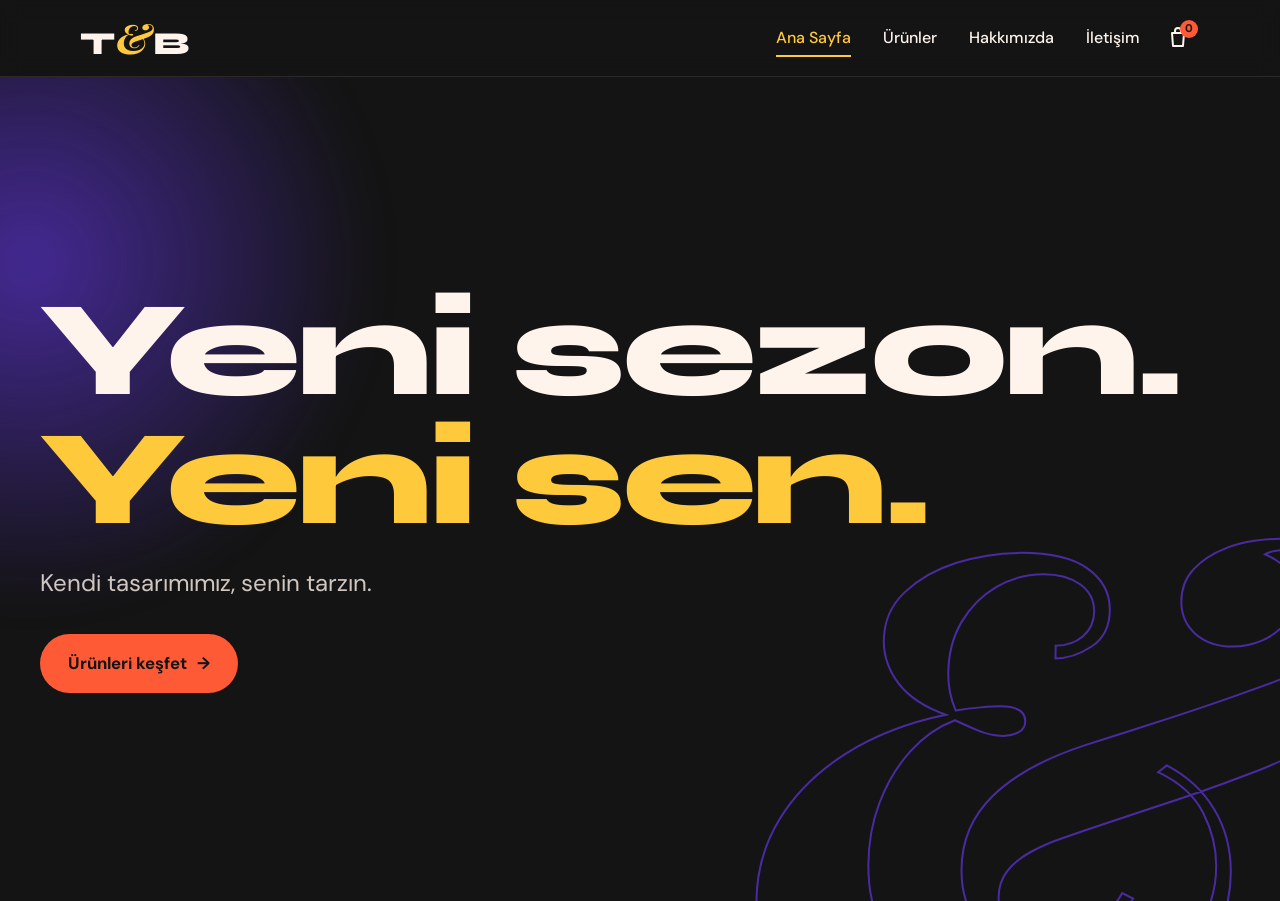
==== index.html @ 383e0055 "Ana sayfaya açılış animasyonu, menü ve hero eklendi Co-Authored-By: Claude Opus 5.5 <noreply@anthrop" ====
<!DOCTYPE html>
<html lang="tr">
<head>
  <meta charset="UTF-8">
  <meta name="viewport" content="width=device-width, initial-scale=1.0">
  <title>T&amp;B | Yeni sezon</title>
  <meta name="description" content="T&B: Kendi tasarımımız, senin tarzın. Şık ve günlük kadın ve erkek giyim.">

  <!-- Google Fonts: preconnect, fontların daha hızlı inmesi için bağlantıyı önceden açar -->
  <link rel="preconnect" href="https://fonts.googleapis.com">
  <link rel="preconnect" href="https://fonts.gstatic.com" crossorigin>
  <link href="https://fonts.googleapis.com/css2?family=DM+Sans:wght@400;500;700&family=Playfair+Display:ital,wght@1,700&family=Syne:wght@700;800&display=swap" rel="stylesheet">

  <!-- Ortak stiller (tüm sayfalar) + sadece ana sayfaya özel stiller -->
  <link rel="stylesheet" href="css/style.css">
  <link rel="stylesheet" href="css/ana-sayfa.css">

  <!-- Açılış kodu <head> içinde ve "defer" OLMADAN yüklenir:
       animasyon daha önce görüldüyse siyah ekran bir an bile görünmesin diye
       sayfa çizilmeden önce çalışması gerekiyor. -->
  <script src="js/acilis.js"></script>

  <!-- defer: HTML tamamen okunduktan sonra çalıştır demek -->
  <script src="js/menu.js" defer></script>
</head>
<body>

  <!-- ========== AÇILIŞ ANİMASYONU ========== -->
  <!-- aria-hidden: ekran okuyucular bu süs katmanını okumasın -->
  <div class="acilis" id="acilis" aria-hidden="true">
    <div class="acilis-logo">
      <span class="acilis-t">T</span><span class="acilis-amp">&amp;</span><span class="acilis-b">B</span>
    </div>
  </div>

  <!-- ========== ÜST MENÜ ========== -->
  <header class="ust-menu">
    <div class="ust-menu-ic">
      <a href="index.html" class="logo" aria-label="T&amp;B ana sayfa">
        <span>T</span><span class="logo-amp">&amp;</span><span>B</span>
      </a>

      <nav class="ana-nav" id="ana-nav" aria-label="Ana menü">
        <ul>
          <!-- aria-current="page": şu an bu sayfada olduğumuzu belirtir -->
          <li><a href="index.html" aria-current="page">Ana Sayfa</a></li>
          <li><a href="urunler.html">Ürünler</a></li>
          <li><a href="hakkimizda.html">Hakkımızda</a></li>
          <li><a href="iletisim.html">İletişim</a></li>
        </ul>
      </nav>

      <div class="ust-menu-sag">
        <a href="sepet.html" class="sepet-ikon" aria-label="Sepet (0 ürün)">
          <!-- SVG: kodla çizilen ikon; dışarıdan resim dosyası gerekmez -->
          <svg width="24" height="24" viewBox="0 0 24 24" fill="none" stroke="currentColor" stroke-width="2" stroke-linecap="round" stroke-linejoin="round" aria-hidden="true">
            <path d="M6 7h12l-1 13H7L6 7z"/>
            <path d="M9 7V5a3 3 0 0 1 6 0v2"/>
          </svg>
          <span class="sepet-adet">0</span>
        </a>

        <button class="hamburger" type="button" aria-expanded="false" aria-controls="ana-nav" aria-label="Menüyü aç">
          <span></span><span></span><span></span>
        </button>
      </div>
    </div>
  </header>

  <main>
    <!-- ========== KARŞILAMA ALANI (HERO) ========== -->
    <section class="hero">
      <!-- Arka plandaki süslemeler -->
      <div class="hero-dekor-daire" aria-hidden="true"></div>
      <div class="hero-dekor-amp" aria-hidden="true">&amp;</div>

      <div class="hero-ic">
        <!-- --sira: her öğenin sırayla, biraz arayla gelmesi için kullanılıyor -->
        <h1 class="hero-baslik hero-oge" style="--sira: 0">
          Yeni sezon.
          <span class="vurgu">Yeni sen.</span>
        </h1>
        <p class="hero-slogan hero-oge" style="--sira: 1">Kendi tasarımımız, senin tarzın.</p>
        <a href="urunler.html" class="buton hero-oge" style="--sira: 2">
          Ürünleri keşfet
          <span class="buton-ok" aria-hidden="true">→</span>
        </a>
      </div>
    </section>
  </main>

</body>
</html>
---- css/style.css ----
/* =========================================================
   T&B — ORTAK STİLLER
   Bu dosya tüm sayfalarda kullanılır: renkler, fontlar,
   temel ayarlar, logo, üst menü ve buton.
   ========================================================= */

/* ---------- Marka değişkenleri ----------
   CSS değişkeni (custom property): bir değeri bir kez tanımlayıp
   her yerde var(--ad) ile kullanmamızı sağlar. Rengi değiştirmek
   istersek sadece burayı değiştirmemiz yeterli. */
:root {
  --gece: #141414;    /* Gece siyahı: ana zemin, yazılar */
  --sari: #FFC93C;    /* Güneş sarısı: ampersand, vurgular */
  --mercan: #FF5A36;  /* Mercan turuncu: butonlar, indirim etiketleri */
  --mor: #6C3BFF;     /* Elektrik moru: ikinci vurgu, animasyonlar */
  --krem: #FFF4EC;    /* Krem: açık zeminler */

  --font-baslik: 'Syne', sans-serif;
  --font-amp: 'Playfair Display', serif;
  --font-metin: 'DM Sans', sans-serif;

  --menu-yukseklik: 64px;
  --kenar-bosluk: 20px;
  --icerik-genislik: 1200px;
}

/* ---------- Temel ayarlar (sıfırlama) ---------- */
*,
*::before,
*::after {
  box-sizing: border-box; /* genişliğe padding ve kenarlık da dahil olsun */
  margin: 0;
  padding: 0;
}

body {
  background: var(--gece);
  color: var(--krem);
  font-family: var(--font-metin);
  line-height: 1.6;
  -webkit-font-smoothing: antialiased;
}

a {
  color: inherit;
  text-decoration: none;
}

ul {
  list-style: none;
}

button {
  font: inherit;
  color: inherit;
  background: none;
  border: none;
  cursor: pointer;
}

svg {
  display: block;
}

/* Klavyeyle gezinenler nerede olduklarını görsün */
:focus-visible {
  outline: 2px solid var(--sari);
  outline-offset: 3px;
}

/* ---------- Logo ---------- */
.logo {
  display: inline-flex;
  align-items: baseline;
  font-family: var(--font-baslik);
  font-weight: 800;
  font-size: 1.75rem;
  line-height: 1;
  letter-spacing: -0.02em;
}

.logo-amp {
  display: inline-block; /* transform'un çalışması için gerekli */
  margin: 0 0.04em;
  font-family: var(--font-amp);
  font-style: italic;
  font-weight: 700;
  font-size: 1.3em;
  color: var(--sari);
  transition: transform 0.4s ease;
}

.logo:hover .logo-amp {
  transform: rotate(-15deg) scale(1.15);
}

/* ---------- Üst menü (telefon) ---------- */
.ust-menu {
  position: sticky; /* sayfa kayınca menü üstte yapışık kalır */
  top: 0;
  z-index: 100;
  /* color-mix: rengi şeffaflıkla karıştırır, yarı saydam zemin elde ederiz */
  background: color-mix(in srgb, var(--gece) 85%, transparent);
  backdrop-filter: blur(10px); /* arkadaki içeriği bulanıklaştırır */
  border-bottom: 1px solid color-mix(in srgb, var(--krem) 10%, transparent);
}

.ust-menu-ic {
  height: var(--menu-yukseklik);
  max-width: var(--icerik-genislik);
  margin: 0 auto;
  padding: 0 var(--kenar-bosluk);
  display: flex;
  align-items: center;
  justify-content: space-between;
  gap: 16px;
}

.ust-menu-sag {
  display: flex;
  align-items: center;
  gap: 4px;
}

/* Telefonda menü linkleri, menünün altına açılan bir panel */
.ana-nav {
  position: absolute;
  top: var(--menu-yukseklik);
  left: 0;
  right: 0;
  padding: 8px var(--kenar-bosluk) 24px;
  background: var(--gece);
  border-bottom: 1px solid color-mix(in srgb, var(--krem) 10%, transparent);
  /* Kapalıyken gizli ve biraz yukarıda */
  opacity: 0;
  visibility: hidden;
  transform: translateY(-12px);
  transition: opacity 0.3s ease, transform 0.3s ease, visibility 0.3s;
}

/* menu.js "acik" sınıfını ekleyince panel görünür */
.ana-nav.acik {
  opacity: 1;
  visibility: visible;
  transform: translateY(0);
}

.ana-nav a {
  display: block;
  padding: 14px 0;
  font-family: var(--font-baslik);
  font-weight: 700;
  font-size: 1.5rem;
  border-bottom: 1px solid color-mix(in srgb, var(--krem) 8%, transparent);
  transition: color 0.2s ease, padding-left 0.2s ease;
}

.ana-nav a:hover {
  color: var(--sari);
  padding-left: 8px;
}

.ana-nav a[aria-current="page"] {
  color: var(--sari);
}

/* ---------- Sepet ikonu ---------- */
.sepet-ikon {
  position: relative;
  width: 44px;
  height: 44px;
  display: grid;
  place-items: center;
  border-radius: 50%;
  transition: background 0.2s ease, transform 0.2s ease;
}

.sepet-ikon:hover {
  background: color-mix(in srgb, var(--krem) 10%, transparent);
  transform: rotate(-8deg);
}

.sepet-adet {
  position: absolute;
  top: 4px;
  right: 2px;
  min-width: 18px;
  height: 18px;
  padding: 0 5px;
  display: grid;
  place-items: center;
  border-radius: 9px;
  background: var(--mercan);
  color: var(--gece);
  font-size: 0.7rem;
  font-weight: 700;
  line-height: 1;
}

/* ---------- Hamburger butonu ---------- */
.hamburger {
  width: 44px;
  height: 44px;
  display: flex;
  flex-direction: column;
  justify-content: center;
  align-items: center;
  gap: 5px;
}

.hamburger span {
  width: 24px;
  height: 2px;
  background: var(--krem);
  border-radius: 2px;
  transition: transform 0.3s ease, opacity 0.2s ease;
}

/* Menü açıkken üç çizgi X şekline döner */
.hamburger[aria-expanded="true"] span:nth-child(1) {
  transform: translateY(7px) rotate(45deg);
}
.hamburger[aria-expanded="true"] span:nth-child(2) {
  opacity: 0;
}
.hamburger[aria-expanded="true"] span:nth-child(3) {
  transform: translateY(-7px) rotate(-45deg);
}

/* ---------- Buton ---------- */
.buton {
  display: inline-flex;
  align-items: center;
  gap: 10px;
  padding: 16px 28px;
  border-radius: 999px;
  background: var(--mercan);
  color: var(--gece);
  font-weight: 700;
  font-size: 1.05rem;
  transition: transform 0.25s ease, box-shadow 0.25s ease;
}

.buton:hover {
  transform: translate(-3px, -3px);
  box-shadow: 6px 6px 0 var(--mor);
}

.buton-ok {
  transition: transform 0.25s ease;
}

.buton:hover .buton-ok {
  transform: translateX(4px);
}

/* =========================================================
   BÜYÜK EKRANLAR (tablet ve üstü)
   Mobile-first: yukarıdaki kurallar telefon için yazıldı,
   burada sadece büyük ekranda değişenleri yazıyoruz.
   ========================================================= */
@media (min-width: 768px) {
  :root {
    --menu-yukseklik: 76px;
    --kenar-bosluk: 40px;
  }

  .logo {
    font-size: 2rem;
  }

  .hamburger {
    display: none;
  }

  /* Panel değil, menünün içinde yan yana duran linkler */
  .ana-nav {
    position: static;
    margin-left: auto;
    padding: 0;
    background: none;
    border: 0;
    opacity: 1;
    visibility: visible;
    transform: none;
  }

  .ana-nav ul {
    display: flex;
    gap: 32px;
  }

  .ana-nav a {
    position: relative;
    padding: 6px 0;
    font-family: var(--font-metin);
    font-weight: 500;
    font-size: 1rem;
    border: 0;
  }

  .ana-nav a:hover {
    padding-left: 0;
  }

  /* Linkin altındaki çizgi: ::after ile eklenen sahte bir öğe */
  .ana-nav a::after {
    content: "";
    position: absolute;
    left: 0;
    bottom: 0;
    width: 100%;
    height: 2px;
    background: var(--sari);
    transform: scaleX(0);
    transform-origin: left;
    transition: transform 0.3s ease;
  }

  .ana-nav a:hover::after,
  .ana-nav a[aria-current="page"]::after {
    transform: scaleX(1);
  }
}
---- css/ana-sayfa.css ----
/* =========================================================
   T&B — ANA SAYFA STİLLERİ
   Açılış animasyonu ve karşılama alanı (hero).
   ========================================================= */

/* ---------- Açılış animasyonu ----------
   @keyframes: bir animasyonun adımlarını tanımlar (from = başlangıç,
   to = bitiş). Sonra "animation" özelliğiyle bir öğeye uygularız:
   animation: ad süre hız-eğrisi gecikme doldurma;

   Zaman çizelgesi:
   0.0s – 1.2s  "&" dönerek büyür
   1.0s – 1.8s  T soldan, B sağdan kayar
   2.2s – 2.8s  siyah katman kaybolur */

.acilis {
  position: fixed;
  inset: 0; /* top, right, bottom, left hepsi 0: tüm ekranı kapla */
  z-index: 1000;
  display: grid;
  place-items: center;
  overflow: hidden;
  background: var(--gece);
  animation: acilis-kaybol 0.6s ease 2.2s forwards;
}

.acilis-logo {
  display: flex;
  align-items: baseline;
  font-family: var(--font-baslik);
  font-weight: 800;
  font-size: clamp(5rem, 24vw, 11rem); /* clamp(en küçük, ideal, en büyük) */
  line-height: 1;
  color: var(--krem);
}

.acilis-amp {
  display: inline-block;
  margin: 0 0.04em;
  font-family: var(--font-amp);
  font-style: italic;
  font-weight: 700;
  font-size: 1.4em;
  color: var(--sari);
  /* "both": animasyon başlamadan önce ilk karede, bitince son karede kal */
  animation: amp-don 1.2s cubic-bezier(0.2, 0.8, 0.2, 1) both;
}

.acilis-t {
  display: inline-block;
  animation: soldan-gel 0.8s cubic-bezier(0.2, 0.8, 0.2, 1) 1s both;
}

.acilis-b {
  display: inline-block;
  animation: sagdan-gel 0.8s cubic-bezier(0.2, 0.8, 0.2, 1) 1s both;
}

@keyframes amp-don {
  from {
    opacity: 0;
    transform: scale(0) rotate(-360deg);
  }
  to {
    opacity: 1;
    transform: scale(1) rotate(0deg);
  }
}

@keyframes soldan-gel {
  from {
    opacity: 0;
    transform: translateX(-60vw);
  }
  to {
    opacity: 1;
    transform: translateX(0);
  }
}

@keyframes sagdan-gel {
  from {
    opacity: 0;
    transform: translateX(60vw);
  }
  to {
    opacity: 1;
    transform: translateX(0);
  }
}

@keyframes acilis-kaybol {
  to {
    opacity: 0;
    visibility: hidden;
  }
}

/* acilis.js, animasyon daha önce görüldüyse <html>'e bu sınıfı ekler */
.acilis-atla .acilis {
  display: none;
}

/* ---------- Karşılama alanı (hero) ---------- */
.hero {
  /* Hero yazılarının ne zaman gelmeye başlayacağı:
     açılış animasyonu oynuyorsa onun bitmesini bekle */
  --gecikme-baz: 2.3s;

  position: relative;
  overflow: hidden;
  min-height: calc(100svh - var(--menu-yukseklik)); /* svh: telefonun görünen ekran yüksekliği */
  display: flex;
  align-items: center;
  padding: 48px var(--kenar-bosluk);
}

/* Açılış atlandıysa beklemeye gerek yok */
.acilis-atla .hero {
  --gecikme-baz: 0.1s;
}

.hero-ic {
  position: relative;
  z-index: 1; /* süslemelerin önünde dursun */
  width: 100%;
  max-width: var(--icerik-genislik);
  margin: 0 auto;
}

.hero-baslik {
  font-family: var(--font-baslik);
  font-weight: 800;
  font-size: clamp(3rem, 14vw, 8.5rem);
  line-height: 0.95;
  letter-spacing: -0.03em;
}

.hero-baslik .vurgu {
  display: block;
  color: var(--sari);
}

.hero-slogan {
  max-width: 32ch; /* ch: bir karakter genişliği; satır çok uzamasın */
  margin-top: 20px;
  font-size: clamp(1.1rem, 3.5vw, 1.5rem);
  color: color-mix(in srgb, var(--krem) 80%, transparent);
}

.hero .buton {
  margin-top: 32px;
}

/* Hero öğeleri sırayla aşağıdan kayarak gelir.
   calc ile her öğenin gecikmesini --sira'ya göre hesaplıyoruz:
   0. öğe hemen, 1. öğe 0.12s sonra, 2. öğe 0.24s sonra... */
.hero-oge {
  animation: yukari-kay 0.8s cubic-bezier(0.2, 0.8, 0.2, 1) both;
  animation-delay: calc(var(--gecikme-baz) + var(--sira) * 0.12s);
}

@keyframes yukari-kay {
  from {
    opacity: 0;
    transform: translateY(40px);
  }
  to {
    opacity: 1;
    transform: translateY(0);
  }
}

/* ---------- Hero süslemeleri ---------- */

/* Sol üstte yavaşça süzülen mor ışık */
.hero-dekor-daire {
  position: absolute;
  top: -20%;
  left: -25%;
  width: 80vw;
  max-width: 700px;
  aspect-ratio: 1; /* genişlik = yükseklik, tam daire */
  border-radius: 50%;
  background: radial-gradient(circle, color-mix(in srgb, var(--mor) 55%, transparent), transparent 70%);
  filter: blur(20px);
  animation: suzul 8s ease-in-out infinite alternate;
}

/* Sağ altta yavaşça dönen dev, içi boş "&" */
.hero-dekor-amp {
  position: absolute;
  right: -15%;
  bottom: -20%;
  font-family: var(--font-amp);
  font-style: italic;
  font-weight: 700;
  font-size: clamp(20rem, 80vw, 44rem);
  line-height: 1;
  color: transparent;
  -webkit-text-stroke: 2px var(--mor); /* sadece harfin dış çizgisi */
  opacity: 0.6;
  user-select: none;
  animation: yavas-don 30s linear infinite;
}

@keyframes suzul {
  from {
    transform: translate(0, 0) scale(1);
  }
  to {
    transform: translate(15%, 10%) scale(1.15);
  }
}

@keyframes yavas-don {
  to {
    transform: rotate(360deg);
  }
}

@media (min-width: 768px) {
  .hero-dekor-amp {
    right: -5%;
    bottom: -25%;
  }
}

/* ---------- Hareketi azalt ----------
   Telefonunda/bilgisayarında "hareketi azalt" ayarını açmış
   kullanıcılara animasyon göstermiyoruz (erişilebilirlik). */
@media (prefers-reduced-motion: reduce) {
  .acilis {
    display: none;
  }

  .hero-oge,
  .hero-dekor-daire,
  .hero-dekor-amp {
    animation: none;
  }
}
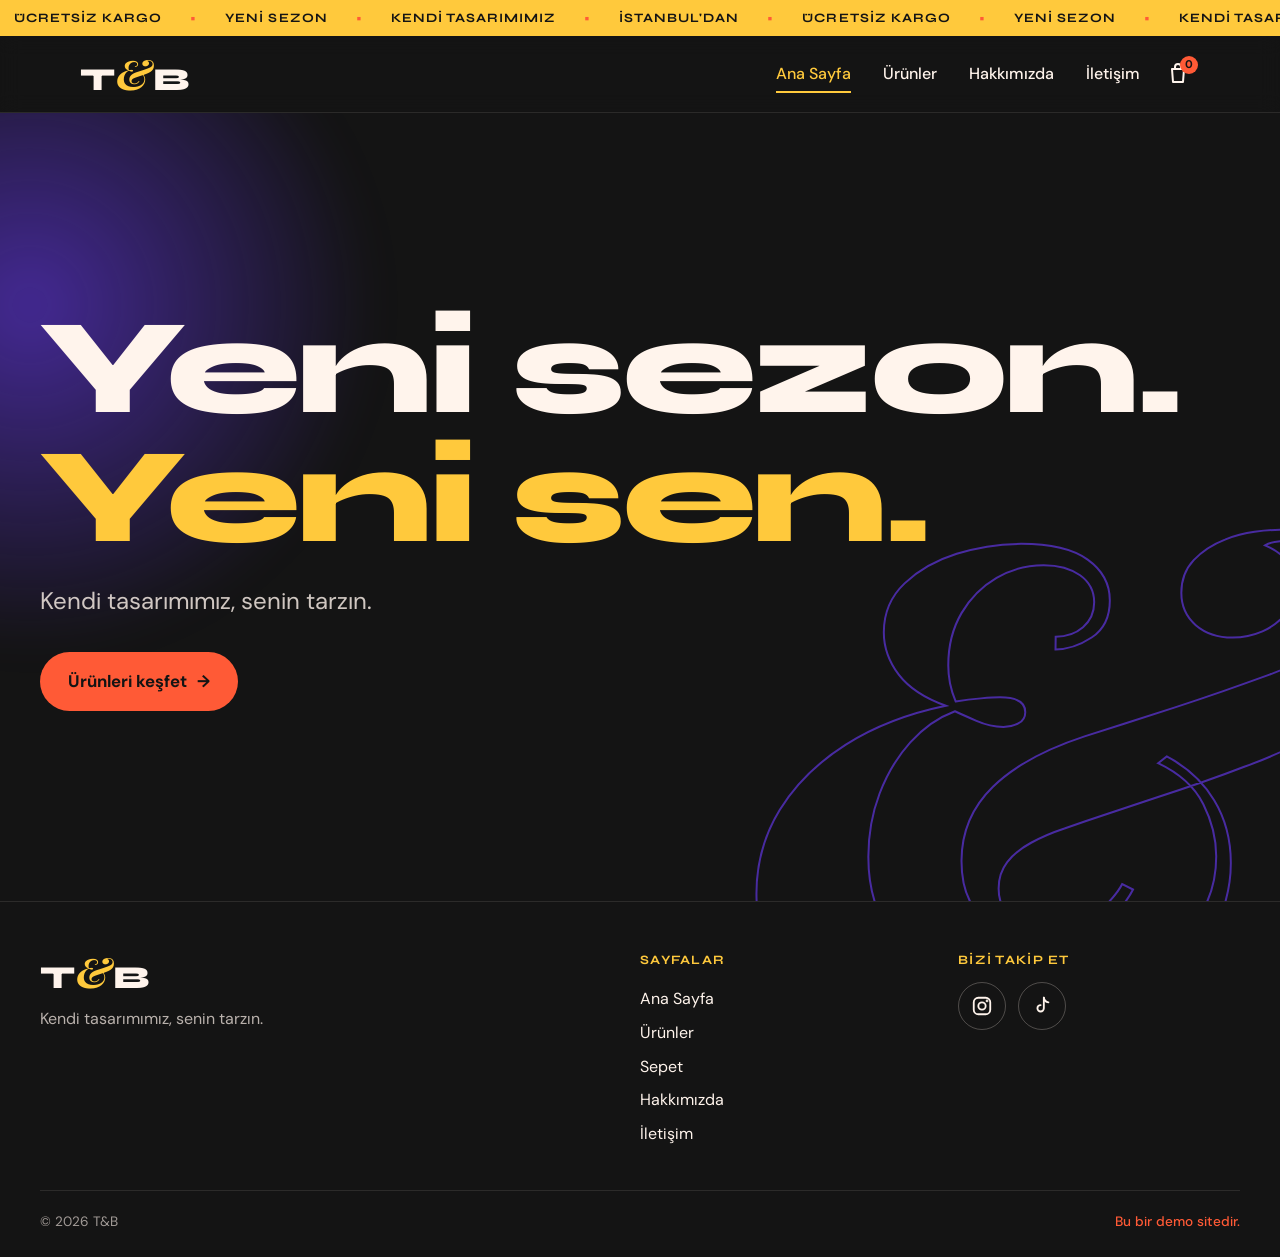
==== commit f8df090b: "Kayan şerit ve footer eklendi Co-Authored-By: Claude Opus 5.5 <noreply@anthropic.com>" ====
--- a/index.html
+++ b/index.html
@@ -30,6 +30,38 @@
   <div class="acilis" id="acilis" aria-hidden="true">
     <div class="acilis-logo">
       <span class="acilis-t">T</span><span class="acilis-amp">&amp;</span><span class="acilis-b">B</span>
+    </div>
+  </div>
+
+  <!-- ========== KAYAN YAZI ŞERİDİ ========== -->
+  <div class="serit">
+    <!-- Ekran okuyucular kayan yazıyı tekrar tekrar okumasın diye
+         metnin tek bir kopyasını gizli olarak veriyoruz, kayan kısmı gizliyoruz -->
+    <p class="gizli">Ücretsiz kargo, yeni sezon, kendi tasarımımız, İstanbul'dan</p>
+
+    <!-- Aynı grup iki kez var: ilk grup ekrandan çıkarken ikincisi tam onun
+         yerine gelir, sonra animasyon başa döner. Göz bu dönüşü fark etmez. -->
+    <div class="serit-ray" aria-hidden="true">
+      <div class="serit-grup">
+        <span>Ücretsiz kargo</span><span class="serit-ayrac">•</span>
+        <span>Yeni sezon</span><span class="serit-ayrac">•</span>
+        <span>Kendi tasarımımız</span><span class="serit-ayrac">•</span>
+        <span>İstanbul'dan</span><span class="serit-ayrac">•</span>
+        <span>Ücretsiz kargo</span><span class="serit-ayrac">•</span>
+        <span>Yeni sezon</span><span class="serit-ayrac">•</span>
+        <span>Kendi tasarımımız</span><span class="serit-ayrac">•</span>
+        <span>İstanbul'dan</span><span class="serit-ayrac">•</span>
+      </div>
+      <div class="serit-grup">
+        <span>Ücretsiz kargo</span><span class="serit-ayrac">•</span>
+        <span>Yeni sezon</span><span class="serit-ayrac">•</span>
+        <span>Kendi tasarımımız</span><span class="serit-ayrac">•</span>
+        <span>İstanbul'dan</span><span class="serit-ayrac">•</span>
+        <span>Ücretsiz kargo</span><span class="serit-ayrac">•</span>
+        <span>Yeni sezon</span><span class="serit-ayrac">•</span>
+        <span>Kendi tasarımımız</span><span class="serit-ayrac">•</span>
+        <span>İstanbul'dan</span><span class="serit-ayrac">•</span>
+      </div>
     </div>
   </div>
 
@@ -89,5 +121,56 @@
     </section>
   </main>
 
+  <!-- ========== ALT BİLGİ (FOOTER) ========== -->
+  <footer class="alt-bilgi">
+    <div class="alt-bilgi-ic">
+      <div class="alt-bilgi-marka">
+        <a href="index.html" class="logo alt-bilgi-logo" aria-label="T&amp;B ana sayfa">
+          <span>T</span><span class="logo-amp">&amp;</span><span>B</span>
+        </a>
+        <p>Kendi tasarımımız, senin tarzın.</p>
+      </div>
+
+      <nav class="alt-bilgi-nav" aria-label="Alt menü">
+        <h2 class="alt-bilgi-baslik">Sayfalar</h2>
+        <ul>
+          <li><a href="index.html">Ana Sayfa</a></li>
+          <li><a href="urunler.html">Ürünler</a></li>
+          <li><a href="sepet.html">Sepet</a></li>
+          <li><a href="hakkimizda.html">Hakkımızda</a></li>
+          <li><a href="iletisim.html">İletişim</a></li>
+        </ul>
+      </nav>
+
+      <div class="alt-bilgi-sosyal">
+        <h2 class="alt-bilgi-baslik">Bizi takip et</h2>
+        <ul>
+          <li>
+            <a href="#" class="sosyal-ikon" aria-label="Instagram">
+              <svg width="22" height="22" viewBox="0 0 24 24" fill="none" stroke="currentColor" stroke-width="2" stroke-linecap="round" stroke-linejoin="round" aria-hidden="true">
+                <rect x="3" y="3" width="18" height="18" rx="5"/>
+                <circle cx="12" cy="12" r="4"/>
+                <circle cx="17.5" cy="6.5" r="0.5" fill="currentColor"/>
+              </svg>
+            </a>
+          </li>
+          <li>
+            <a href="#" class="sosyal-ikon" aria-label="TikTok">
+              <svg width="22" height="22" viewBox="0 0 24 24" fill="none" stroke="currentColor" stroke-width="2" stroke-linecap="round" stroke-linejoin="round" aria-hidden="true">
+                <path d="M14 3v11.5a3.5 3.5 0 1 1-3.5-3.5"/>
+                <path d="M14 3c.4 2.6 2.4 4.6 5 5"/>
+              </svg>
+            </a>
+          </li>
+        </ul>
+      </div>
+    </div>
+
+    <div class="alt-bilgi-alt">
+      <p>© 2026 T&amp;B</p>
+      <p class="demo-not">Bu bir demo sitedir.</p>
+    </div>
+  </footer>
+
 </body>
 </html>
--- a/css/style.css
+++ b/css/style.css
@@ -19,6 +19,7 @@
   --font-amp: 'Playfair Display', serif;
   --font-metin: 'DM Sans', sans-serif;
 
+  --serit-yukseklik: 36px;
   --menu-yukseklik: 64px;
   --kenar-bosluk: 20px;
   --icerik-genislik: 1200px;
@@ -66,6 +67,67 @@
 :focus-visible {
   outline: 2px solid var(--sari);
   outline-offset: 3px;
+}
+
+/* Ekranda görünmez ama ekran okuyucular okur */
+.gizli {
+  position: absolute;
+  width: 1px;
+  height: 1px;
+  overflow: hidden;
+  clip-path: inset(50%);
+  white-space: nowrap;
+}
+
+/* ---------- Kayan yazı şeridi ---------- */
+.serit {
+  height: var(--serit-yukseklik);
+  overflow: hidden; /* şeridin taşan kısmı görünmesin */
+  display: flex;
+  align-items: center;
+  background: var(--sari);
+  color: var(--gece);
+  font-family: var(--font-baslik);
+  font-weight: 700;
+  font-size: 0.8rem;
+  letter-spacing: 0.08em;
+  text-transform: uppercase;
+}
+
+.serit-ray {
+  display: flex;
+  /* İki grubu birlikte sola kaydırır. Sadece transform kullanıyoruz:
+     tarayıcı bunu ekran kartıyla çizer, sayfayı yavaşlatmaz. */
+  animation: serit-kay 30s linear infinite;
+}
+
+/* Fareyle üzerine gelince dursun, okumak isteyen okuyabilsin */
+.serit:hover .serit-ray {
+  animation-play-state: paused;
+}
+
+.serit-grup {
+  flex-shrink: 0;   /* gruplar sıkışıp küçülmesin */
+  min-width: 100vw; /* geniş ekranlarda da en az ekran kadar olsun, boşluk kalmasın */
+  display: flex;
+  justify-content: space-around;
+  white-space: nowrap;
+}
+
+.serit-grup span {
+  padding: 0 14px;
+}
+
+.serit-ayrac {
+  color: var(--mercan);
+}
+
+/* İki grup eşit genişlikte olduğu için -50% tam bir grup boyu demek:
+   ilk grup çıkınca ikinci grup tam onun yerinde durur, döngü dikişsiz olur. */
+@keyframes serit-kay {
+  to {
+    transform: translateX(-50%);
+  }
 }
 
 /* ---------- Logo ---------- */
@@ -254,6 +316,95 @@
   transform: translateX(4px);
 }
 
+/* ---------- Alt bilgi (footer) ---------- */
+.alt-bilgi {
+  border-top: 1px solid color-mix(in srgb, var(--krem) 10%, transparent);
+  padding: 48px var(--kenar-bosluk) 24px;
+}
+
+.alt-bilgi-ic {
+  max-width: var(--icerik-genislik);
+  margin: 0 auto;
+  display: grid;
+  gap: 36px;
+}
+
+.alt-bilgi-logo {
+  font-size: 2.5rem;
+}
+
+.alt-bilgi-marka p {
+  margin-top: 10px;
+  color: color-mix(in srgb, var(--krem) 70%, transparent);
+}
+
+.alt-bilgi-baslik {
+  margin-bottom: 12px;
+  font-family: var(--font-baslik);
+  font-size: 0.8rem;
+  letter-spacing: 0.1em;
+  text-transform: uppercase;
+  color: var(--sari);
+}
+
+.alt-bilgi-nav a {
+  display: inline-block;
+  padding: 4px 0;
+  transition: color 0.2s ease, transform 0.2s ease;
+}
+
+.alt-bilgi-nav a:hover {
+  color: var(--sari);
+  transform: translateX(6px);
+}
+
+.alt-bilgi-sosyal ul {
+  display: flex;
+  gap: 12px;
+}
+
+.sosyal-ikon {
+  width: 48px;
+  height: 48px;
+  display: grid;
+  place-items: center;
+  border-radius: 50%;
+  border: 1px solid color-mix(in srgb, var(--krem) 25%, transparent);
+  transition: background 0.25s ease, color 0.25s ease, border-color 0.25s ease, transform 0.25s ease;
+}
+
+.sosyal-ikon:hover {
+  background: var(--sari);
+  border-color: var(--sari);
+  color: var(--gece);
+  transform: translateY(-4px) rotate(-8deg);
+}
+
+.alt-bilgi-alt {
+  max-width: var(--icerik-genislik);
+  margin: 40px auto 0;
+  padding-top: 20px;
+  border-top: 1px solid color-mix(in srgb, var(--krem) 10%, transparent);
+  display: flex;
+  flex-wrap: wrap;
+  justify-content: space-between;
+  gap: 8px;
+  font-size: 0.85rem;
+  color: color-mix(in srgb, var(--krem) 60%, transparent);
+}
+
+.demo-not {
+  color: var(--mercan);
+  font-weight: 500;
+}
+
+/* "Hareketi azalt" ayarı açıksa şerit kaymasın */
+@media (prefers-reduced-motion: reduce) {
+  .serit-ray {
+    animation: none;
+  }
+}
+
 /* =========================================================
    BÜYÜK EKRANLAR (tablet ve üstü)
    Mobile-first: yukarıdaki kurallar telefon için yazıldı,
@@ -321,4 +472,9 @@
   .ana-nav a[aria-current="page"]::after {
     transform: scaleX(1);
   }
-}
+
+  /* Footer: marka geniş, iki sütun dar, yan yana */
+  .alt-bilgi-ic {
+    grid-template-columns: 2fr 1fr 1fr;
+  }
+}
--- a/css/ana-sayfa.css
+++ b/css/ana-sayfa.css
@@ -109,7 +109,8 @@
 
   position: relative;
   overflow: hidden;
-  min-height: calc(100svh - var(--menu-yukseklik)); /* svh: telefonun görünen ekran yüksekliği */
+  /* svh: telefonun görünen ekran yüksekliği. Şerit ve menüyü çıkarınca hero tam bir ekran olur. */
+  min-height: calc(100svh - var(--serit-yukseklik) - var(--menu-yukseklik));
   display: flex;
   align-items: center;
   padding: 48px var(--kenar-bosluk);
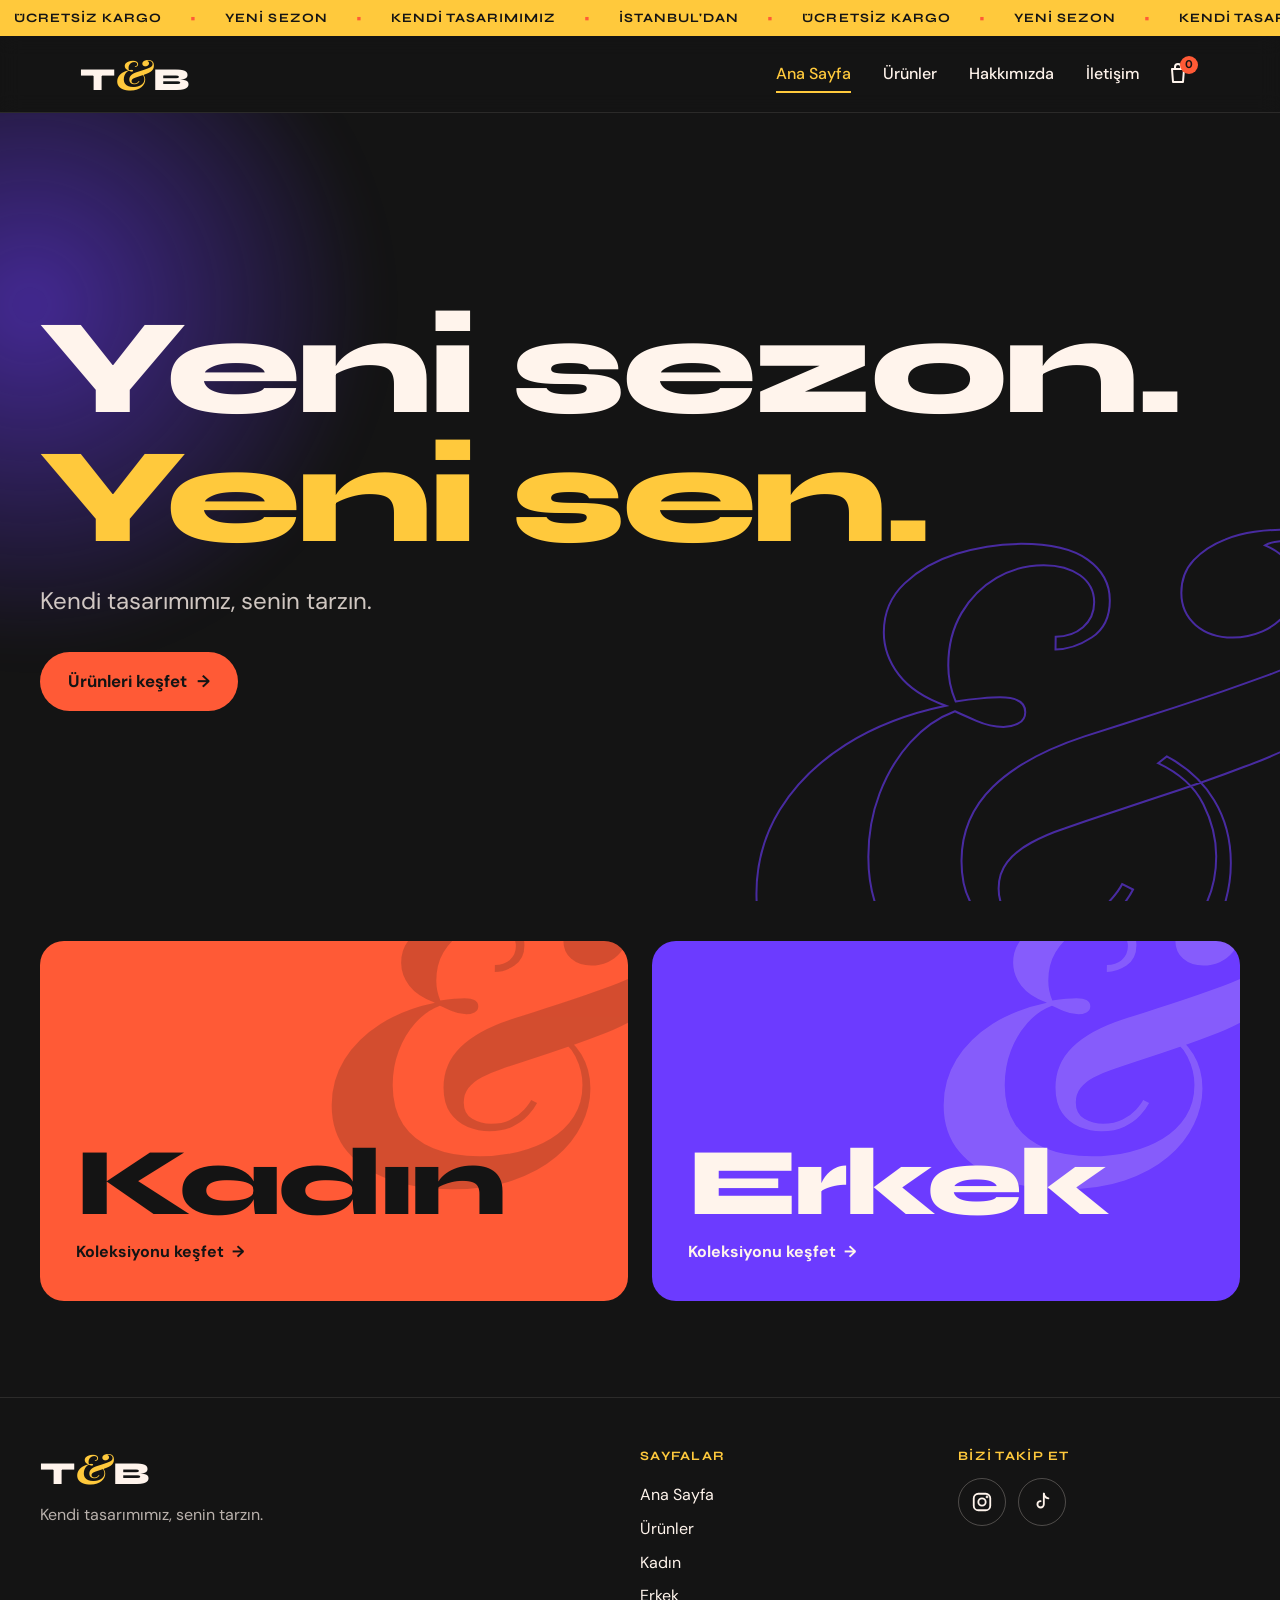
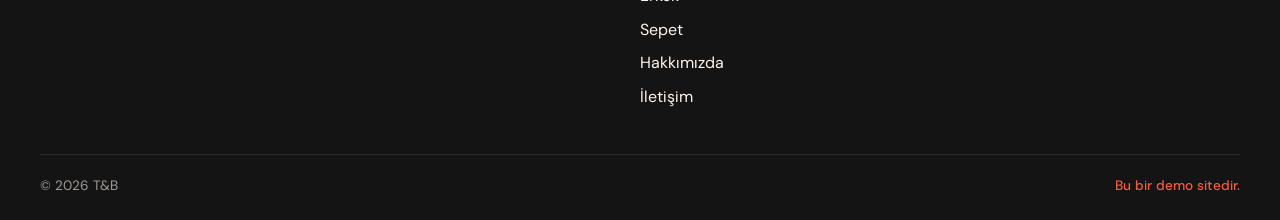
==== commit eca4565e: "Ürün filtresi, sıralama ve kategori kartları eklendi Co-Authored-By: Claude Opus 5.5 <noreply@anthro" ====
--- a/index.html
+++ b/index.html
@@ -22,6 +22,7 @@
 
   <!-- defer: HTML tamamen okunduktan sonra çalıştır demek -->
   <script src="js/menu.js" defer></script>
+  <script src="js/imlec.js" defer></script>
 </head>
 <body>
 
@@ -119,6 +120,31 @@
         </a>
       </div>
     </section>
+
+    <!-- ========== KATEGORİ KARTLARI ========== -->
+    <!-- Tıklayınca ürünler sayfası "?cinsiyet=..." bilgisiyle açılır,
+         o sayfa da bu bilgiyi okuyup filtreyi kendisi seçer -->
+    <section class="kategoriler" aria-labelledby="kategoriler-baslik">
+      <h2 class="gizli" id="kategoriler-baslik">Kategoriler</h2>
+      <div class="kategoriler-ic">
+        <a href="urunler.html?cinsiyet=kadin" class="kategori-kart kategori-kadin">
+          <span class="kategori-amp" aria-hidden="true">&amp;</span>
+          <span class="kategori-ad">Kadın</span>
+          <span class="kategori-alt">
+            Koleksiyonu keşfet
+            <span class="kategori-ok" aria-hidden="true">→</span>
+          </span>
+        </a>
+        <a href="urunler.html?cinsiyet=erkek" class="kategori-kart kategori-erkek">
+          <span class="kategori-amp" aria-hidden="true">&amp;</span>
+          <span class="kategori-ad">Erkek</span>
+          <span class="kategori-alt">
+            Koleksiyonu keşfet
+            <span class="kategori-ok" aria-hidden="true">→</span>
+          </span>
+        </a>
+      </div>
+    </section>
   </main>
 
   <!-- ========== ALT BİLGİ (FOOTER) ========== -->
@@ -136,6 +162,8 @@
         <ul>
           <li><a href="index.html">Ana Sayfa</a></li>
           <li><a href="urunler.html">Ürünler</a></li>
+          <li><a href="urunler.html?cinsiyet=kadin">Kadın</a></li>
+          <li><a href="urunler.html?cinsiyet=erkek">Erkek</a></li>
           <li><a href="sepet.html">Sepet</a></li>
           <li><a href="hakkimizda.html">Hakkımızda</a></li>
           <li><a href="iletisim.html">İletişim</a></li>
--- a/css/style.css
+++ b/css/style.css
@@ -398,10 +398,150 @@
   font-weight: 500;
 }
 
-/* "Hareketi azalt" ayarı açıksa şerit kaymasın */
+/* ---------- Özel fare imleci ----------
+   Parçaları js/imlec.js oluşturur. "ozel-imlec" sınıfı sadece fareli
+   cihazlarda ve fare ilk kıpırdadığında eklenir; JavaScript çalışmazsa
+   normal imleç yerinde kalır. */
+.ozel-imlec,
+.ozel-imlec * {
+  cursor: none !important; /* !important: başka kurallar ezemesin */
+}
+
+.imlec-nokta,
+.imlec-halka {
+  position: fixed;
+  top: 0;
+  left: 0;
+  z-index: 2000; /* açılış animasyonunun (1000) bile üstünde */
+  pointer-events: none; /* tıklamalar imlecin altındaki öğeye geçsin */
+  border-radius: 50%;
+  opacity: 0;
+  transition: opacity 0.2s ease;
+}
+
+.ozel-imlec .imlec-nokta,
+.ozel-imlec .imlec-halka {
+  opacity: 1;
+}
+
+.imlec-disarida .imlec-nokta,
+.imlec-disarida .imlec-halka {
+  opacity: 0;
+}
+
+.imlec-nokta {
+  width: 8px;
+  height: 8px;
+  margin: -4px 0 0 -4px; /* genişliğin yarısı kadar geri: fare tam ortada olsun */
+  background: var(--sari);
+}
+
+/* Halkanın konumunu JS "transform" ile verir. Büyüme ise "scale" ile
+   ayrı yapılır, böylece ikisi birbirini ezmez. */
+.imlec-halka {
+  width: 36px;
+  height: 36px;
+  margin: -18px 0 0 -18px;
+  border: 2px solid var(--sari);
+  transition: opacity 0.2s ease, scale 0.3s cubic-bezier(0.2, 0.8, 0.2, 1),
+    background 0.3s ease, border-color 0.3s ease;
+}
+
+/* Link/buton üzerinde: halka büyür, içi hafif sarı dolar */
+.imlec-buyuk .imlec-halka {
+  scale: 1.7;
+  background: color-mix(in srgb, var(--sari) 20%, transparent);
+  border-color: transparent;
+}
+
+.imlec-buyuk .imlec-nokta {
+  opacity: 0;
+}
+
+/* Tıklarken halka küçülür */
+.imlec-basili .imlec-halka {
+  scale: 0.8;
+}
+
+.imlec-buyuk.imlec-basili .imlec-halka {
+  scale: 1.4;
+}
+
+/* Sayfa değişirken imleç gizlenir; yoksa eski sayfanın fotoğrafına
+   girip perdeyle birlikte kayar (js/imlec.js ekler) */
+.imlec-gecis .imlec-nokta,
+.imlec-gecis .imlec-halka {
+  display: none;
+}
+
+/* ---------- Sayfalar arası geçiş ----------
+   View Transitions: tarayıcı, linke tıklanınca eski sayfanın bir
+   "fotoğrafını" çeker, yeni sayfayı yükler ve ikisi arasında animasyon
+   yapar. Bu satır, sitemizdeki tüm sayfa geçişlerinde bunu açar.
+   Desteklemeyen tarayıcılarda (ör. Firefox) sayfa normal açılır. */
+@view-transition {
+  navigation: auto;
+}
+
+/* Menü iki sayfada da aynı: ona ayrı bir isim verince tarayıcı onu
+   sayfanın geri kalanından ayırır ve yerinde sabit tutar. Sadece
+   içerik hareket eder, menü kıpırdamaz. */
+.ust-menu {
+  view-transition-name: ust-menu;
+}
+
+/* SARI PERDE
+   ::view-transition, geçiş sırasında tüm ekranı kaplayan katman.
+   Zeminini sarı yapıyoruz; sayfaların fotoğrafları bunun önünde durur.
+   "root" sayfanın geri kalanı demek (menü hariç).
+
+   clip-path: inset(üst sağ alt sol) bir öğenin sadece bir kısmını gösterir.
+   1. Eski sayfa soldan sağa doğru silinir → arkasındaki sarı görünür.
+   2. Biraz geriden yeni sayfa soldan sağa doğru açılır → sarıyı örter.
+   İkisinin arasındaki boşluk, ekranı süpüren sarı bir perde gibi görünür. */
+::view-transition {
+  background: var(--sari);
+}
+
+::view-transition-old(root),
+::view-transition-new(root) {
+  mix-blend-mode: normal; /* tarayıcının varsayılan karışım efektini kapat */
+}
+
+::view-transition-old(root) {
+  animation: perde-sil 0.45s cubic-bezier(0.7, 0, 0.3, 1) both;
+}
+
+::view-transition-new(root) {
+  animation: perde-ac 0.45s cubic-bezier(0.7, 0, 0.3, 1) 0.18s both;
+}
+
+@keyframes perde-sil {
+  from {
+    clip-path: inset(0 0 0 0);
+  }
+  to {
+    clip-path: inset(0 0 0 100%); /* soldan %100 kırp: tamamen gizli */
+  }
+}
+
+@keyframes perde-ac {
+  from {
+    clip-path: inset(0 100% 0 0); /* sağdan %100 kırp: henüz hiç görünmüyor */
+  }
+  to {
+    clip-path: inset(0 0 0 0);
+  }
+}
+
+/* "Hareketi azalt" ayarı açıksa şerit kaymasın, sayfa geçişi olmasın */
 @media (prefers-reduced-motion: reduce) {
   .serit-ray {
     animation: none;
+  }
+
+  @view-transition {
+    navigation: none;
   }
 }
 
--- a/css/ana-sayfa.css
+++ b/css/ana-sayfa.css
@@ -227,6 +227,123 @@
   }
 }
 
+/* ---------- Kategori kartları (Kadın / Erkek) ---------- */
+.kategoriler {
+  padding: 24px var(--kenar-bosluk) 72px;
+}
+
+.kategoriler-ic {
+  max-width: var(--icerik-genislik);
+  margin: 0 auto;
+  display: grid;
+  gap: 16px; /* telefonda alt alta */
+}
+
+.kategori-kart {
+  position: relative;
+  overflow: hidden; /* büyüyen "&" kartın dışına taşmasın */
+  min-height: 220px;
+  padding: 24px;
+  border-radius: 24px;
+  display: flex;
+  flex-direction: column;
+  justify-content: flex-end; /* yazılar kartın altında */
+  transition: transform 0.45s cubic-bezier(0.2, 0.8, 0.2, 1),
+    background 0.35s ease, color 0.35s ease, box-shadow 0.45s ease;
+}
+
+.kategori-kadin {
+  background: var(--mercan);
+  color: var(--gece);
+}
+
+.kategori-erkek {
+  background: var(--mor);
+  color: var(--krem);
+}
+
+/* Köşedeki dev "&" */
+.kategori-amp {
+  position: absolute;
+  top: -30%;
+  right: -4%;
+  font-family: var(--font-amp);
+  font-style: italic;
+  font-weight: 700;
+  font-size: 16rem;
+  line-height: 1;
+  opacity: 0.18;
+  transition: transform 0.6s cubic-bezier(0.2, 0.8, 0.2, 1), opacity 0.35s ease;
+}
+
+.kategori-ad {
+  position: relative;
+  font-family: var(--font-baslik);
+  font-weight: 800;
+  font-size: clamp(3rem, 14vw, 6rem);
+  line-height: 1;
+  letter-spacing: -0.03em;
+}
+
+.kategori-alt {
+  position: relative;
+  margin-top: 8px;
+  display: inline-flex;
+  align-items: center;
+  gap: 8px;
+  font-weight: 700;
+}
+
+.kategori-ok {
+  transition: transform 0.3s ease;
+}
+
+/* Üzerine gelince (ya da klavyeyle odaklanınca): kart büyür, sarıya döner,
+   "&" döner ve ok ileri kayar. Telefonda dokununca sayfa direkt açılır. */
+@media (hover: hover) {
+  .kategori-kart:hover {
+    transform: scale(1.03) rotate(-1deg);
+    background: var(--sari);
+    color: var(--gece);
+    box-shadow: 10px 10px 0 var(--krem);
+  }
+
+  .kategori-kart:hover .kategori-amp {
+    transform: rotate(-25deg) scale(1.2);
+    opacity: 0.3;
+  }
+
+  .kategori-kart:hover .kategori-ok {
+    transform: translateX(8px);
+  }
+}
+
+.kategori-kart:focus-visible {
+  background: var(--sari);
+  color: var(--gece);
+}
+
+@media (min-width: 768px) {
+  .kategoriler {
+    padding-top: 40px;
+    padding-bottom: 96px;
+  }
+
+  .kategoriler-ic {
+    grid-template-columns: 1fr 1fr; /* yan yana iki kart */
+    gap: 24px;
+  }
+
+  .kategori-kart {
+    min-height: 360px;
+    padding: 36px;
+  }
+
+  .kategori-amp {
+    font-size: 24rem;
+  }
+}
+
 /* ---------- Hareketi azalt ----------
    Telefonunda/bilgisayarında "hareketi azalt" ayarını açmış
    kullanıcılara animasyon göstermiyoruz (erişilebilirlik). */
@@ -240,4 +357,10 @@
   .hero-dekor-amp {
     animation: none;
   }
-}
+
+  .kategori-kart,
+  .kategori-amp,
+  .kategori-ok {
+    transition: none;
+  }
+}
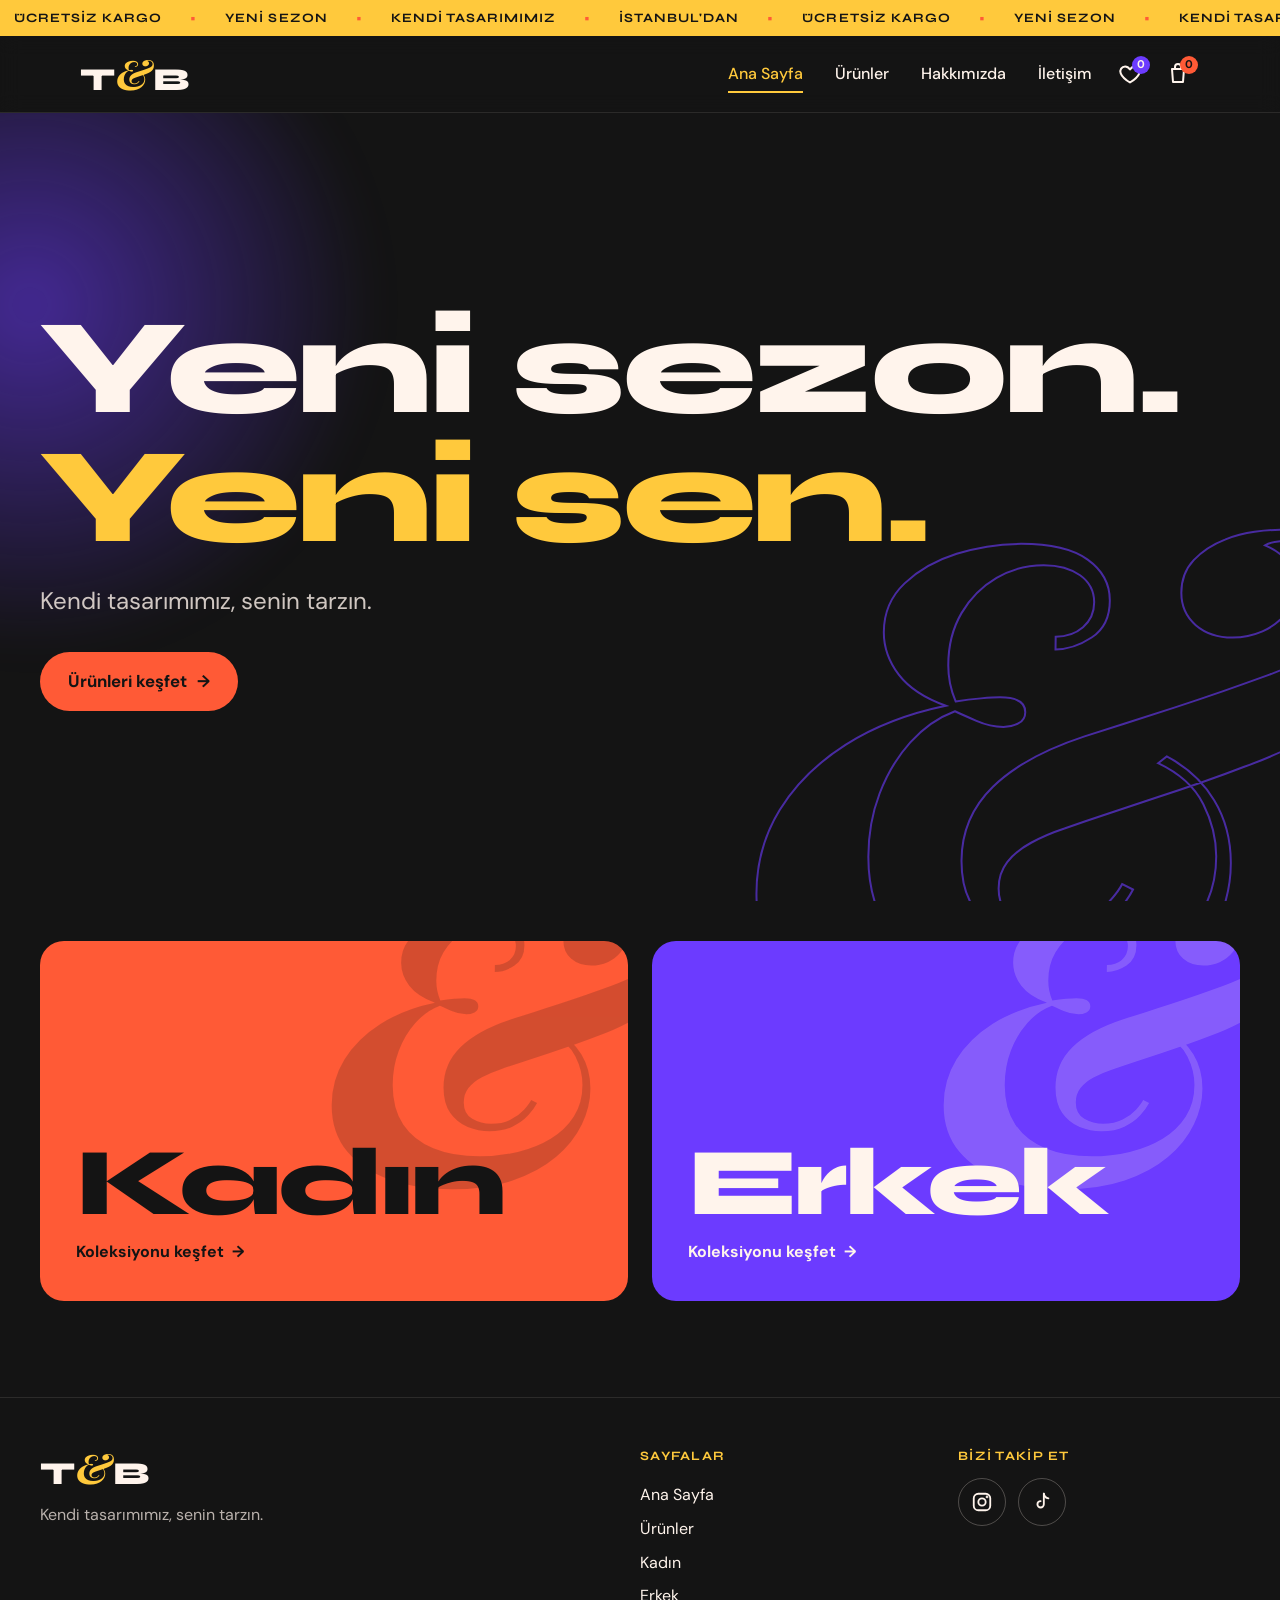
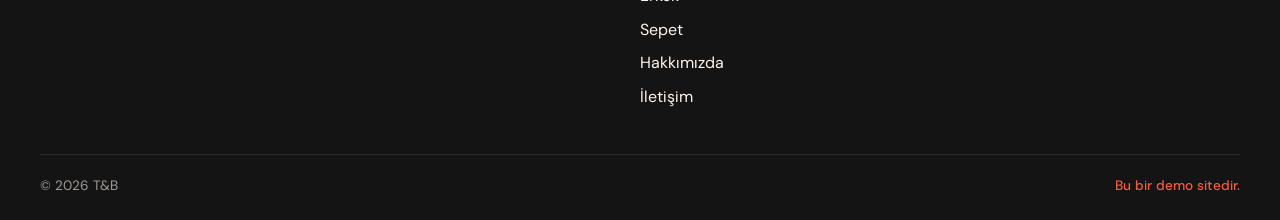
==== commit 56adac86: "Kalp ikonuyla favorilere ekleme özelliği eklendi Co-Authored-By: Claude Opus 5.5 <noreply@anthropic." ====
--- a/index.html
+++ b/index.html
@@ -23,6 +23,7 @@
   <!-- defer: HTML tamamen okunduktan sonra çalıştır demek -->
   <script src="js/menu.js" defer></script>
   <script src="js/imlec.js" defer></script>
+  <script src="js/favoriler.js" defer></script>
 </head>
 <body>
 
@@ -84,6 +85,13 @@
       </nav>
 
       <div class="ust-menu-sag">
+        <a href="favoriler.html" class="favori-ikon" aria-label="Favoriler (0 ürün)">
+          <svg width="24" height="24" viewBox="0 0 24 24" fill="none" stroke="currentColor" stroke-width="2" stroke-linecap="round" stroke-linejoin="round" aria-hidden="true">
+            <path d="M12 20.5s-7.5-4.6-9.3-9.2C1.4 7.8 3.7 4.5 7.1 4.5c2 0 3.6 1.1 4.9 3 1.3-1.9 2.9-3 4.9-3 3.4 0 5.7 3.3 4.4 6.8-1.8 4.6-9.3 9.2-9.3 9.2z"/>
+          </svg>
+          <span class="favori-adet">0</span>
+        </a>
+
         <a href="sepet.html" class="sepet-ikon" aria-label="Sepet (0 ürün)">
           <!-- SVG: kodla çizilen ikon; dışarıdan resim dosyası gerekmez -->
           <svg width="24" height="24" viewBox="0 0 24 24" fill="none" stroke="currentColor" stroke-width="2" stroke-linecap="round" stroke-linejoin="round" aria-hidden="true">
--- a/css/style.css
+++ b/css/style.css
@@ -226,7 +226,9 @@
   color: var(--sari);
 }
 
-/* ---------- Sepet ikonu ---------- */
+/* ---------- Favori ve sepet ikonları ----------
+   İkisi aynı görünüşü paylaşıyor; sadece sayı rengi farklı */
+.favori-ikon,
 .sepet-ikon {
   position: relative;
   width: 44px;
@@ -237,11 +239,13 @@
   transition: background 0.2s ease, transform 0.2s ease;
 }
 
+.favori-ikon:hover,
 .sepet-ikon:hover {
   background: color-mix(in srgb, var(--krem) 10%, transparent);
   transform: rotate(-8deg);
 }
 
+.favori-adet,
 .sepet-adet {
   position: absolute;
   top: 4px;
@@ -259,6 +263,23 @@
   line-height: 1;
 }
 
+/* Favori sayısı mor: sepetin mercan sayısından ayırt edilsin */
+.favori-adet {
+  background: var(--mor);
+  color: var(--krem);
+}
+
+/* Favori eklenip çıkarılınca sayı hafifçe zıplar (js/favoriler.js ekler) */
+.favori-adet.zipla {
+  animation: sayi-zipla 0.5s cubic-bezier(0.3, 1.8, 0.5, 1);
+}
+
+@keyframes sayi-zipla {
+  30% {
+    transform: translateY(-6px) scale(1.25);
+  }
+}
+
 /* ---------- Hamburger butonu ---------- */
 .hamburger {
   width: 44px;
@@ -540,6 +561,10 @@
     animation: none;
   }
 
+  .favori-adet.zipla {
+    animation: none;
+  }
+
   @view-transition {
     navigation: none;
   }
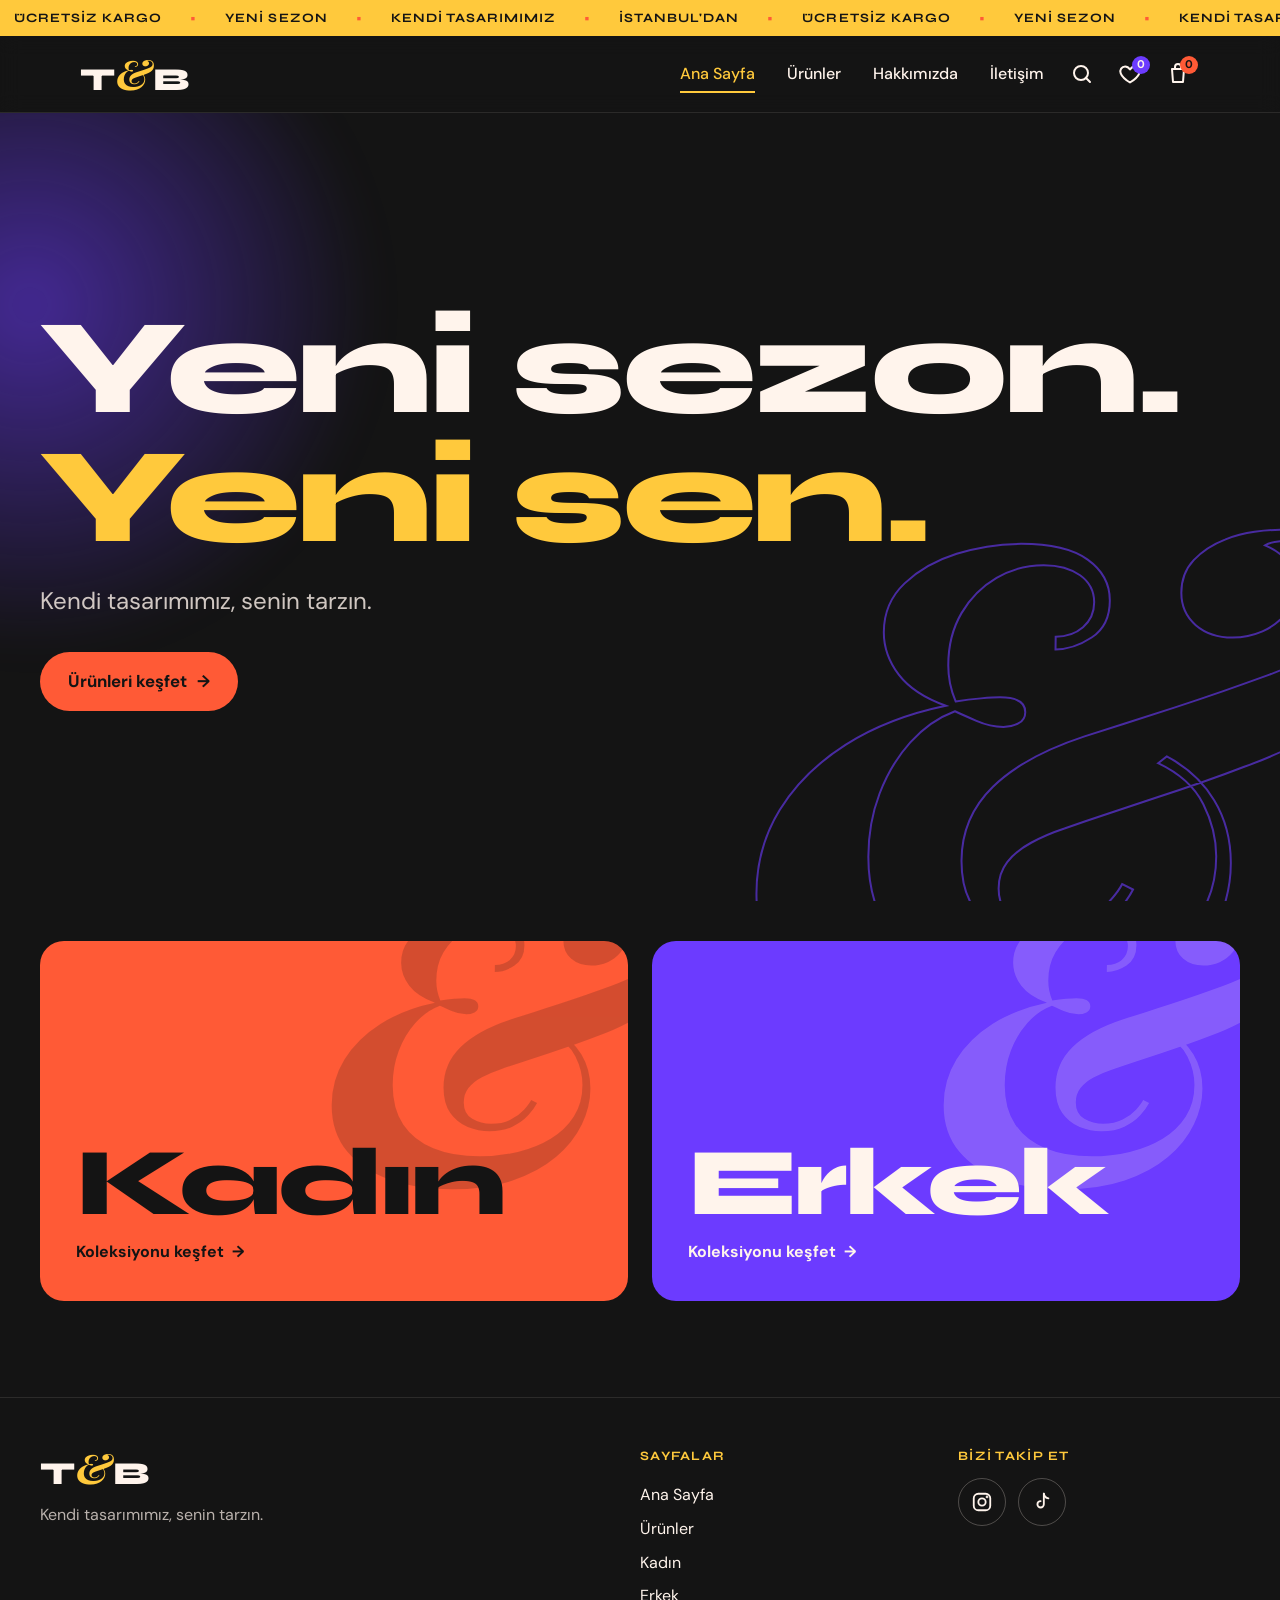
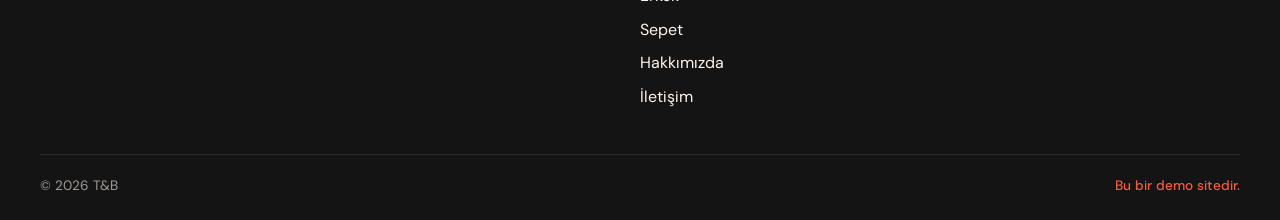
==== commit 1d75eae0: "Menüye Türkçe ürün arama eklendi Co-Authored-By: Claude Opus 5.5 <noreply@anthropic.com>" ====
--- a/index.html
+++ b/index.html
@@ -24,6 +24,11 @@
   <script src="js/menu.js" defer></script>
   <script src="js/imlec.js" defer></script>
   <script src="js/favoriler.js" defer></script>
+  <!-- Arama her sayfada çalışır: ürün listesi, ortak görsel kodu ve arama.
+       "defer" olan dosyalar yazıldıkları sırayla çalışır; sıra önemli. -->
+  <script src="js/urunler-veri.js" defer></script>
+  <script src="js/urun-gorsel.js" defer></script>
+  <script src="js/arama.js" defer></script>
 </head>
 <body>
 
@@ -85,6 +90,14 @@
       </nav>
 
       <div class="ust-menu-sag">
+        <!-- Arama paneli js/arama.js tarafından oluşturulur -->
+        <button type="button" class="arama-ikon" aria-label="Ürün ara" aria-haspopup="dialog" aria-expanded="false">
+          <svg width="24" height="24" viewBox="0 0 24 24" fill="none" stroke="currentColor" stroke-width="2" stroke-linecap="round" stroke-linejoin="round" aria-hidden="true">
+            <circle cx="11" cy="11" r="7"/>
+            <path d="M20 20l-4.2-4.2"/>
+          </svg>
+        </button>
+
         <a href="favoriler.html" class="favori-ikon" aria-label="Favoriler (0 ürün)">
           <svg width="24" height="24" viewBox="0 0 24 24" fill="none" stroke="currentColor" stroke-width="2" stroke-linecap="round" stroke-linejoin="round" aria-hidden="true">
             <path d="M12 20.5s-7.5-4.6-9.3-9.2C1.4 7.8 3.7 4.5 7.1 4.5c2 0 3.6 1.1 4.9 3 1.3-1.9 2.9-3 4.9-3 3.4 0 5.7 3.3 4.4 6.8-1.8 4.6-9.3 9.2-9.3 9.2z"/>
--- a/css/style.css
+++ b/css/style.css
@@ -67,6 +67,13 @@
 :focus-visible {
   outline: 2px solid var(--sari);
   outline-offset: 3px;
+}
+
+/* "hidden" özelliği olan öğe her zaman gizli kalsın. Bir öğeye
+   "display: flex" gibi bir kural verince tarayıcının kendi gizleme
+   kuralı eziliyor; bu satır buna izin vermez. */
+[hidden] {
+  display: none !important;
 }
 
 /* Ekranda görünmez ama ekran okuyucular okur */
@@ -226,8 +233,9 @@
   color: var(--sari);
 }
 
-/* ---------- Favori ve sepet ikonları ----------
-   İkisi aynı görünüşü paylaşıyor; sadece sayı rengi farklı */
+/* ---------- Arama, favori ve sepet ikonları ----------
+   Hepsi aynı görünüşü paylaşıyor; favori ve sepetin sayı rengi farklı */
+.arama-ikon,
 .favori-ikon,
 .sepet-ikon {
   position: relative;
@@ -239,6 +247,7 @@
   transition: background 0.2s ease, transform 0.2s ease;
 }
 
+.arama-ikon:hover,
 .favori-ikon:hover,
 .sepet-ikon:hover {
   background: color-mix(in srgb, var(--krem) 10%, transparent);
@@ -419,6 +428,341 @@
   font-weight: 500;
 }
 
+/* ---------- Yer tutucu görsel zeminleri ----------
+   Ürün görselinin arkasındaki marka rengi. Ürün kartları ve
+   menüdeki arama sonuçları kullanıyor. */
+.zemin-sari   { background: var(--sari); }
+.zemin-mercan { background: var(--mercan); }
+.zemin-mor    { background: var(--mor); }
+.zemin-krem   { background: var(--krem); }
+
+/* ---------- Arama paneli ----------
+   Parçalarını js/arama.js oluşturur. Ekranın üstüne yapışık,
+   tam genişlikte koyu bir panel; altında sayfa bulanıklaşır. */
+
+/* Panel açıkken arkadaki sayfa kaymasın */
+html:has(.arama-paneli[open]) {
+  overflow: hidden;
+}
+
+/* <dialog> normalde ekranın ortasında küçük bir kutudur.
+   Kenar boşluğunu sıfırlayınca ekranın en üstüne yapışıyor. */
+.arama-paneli {
+  width: 100%;
+  max-width: none;
+  max-height: 100svh;
+  margin: 0;
+  padding: 0;
+  border: 0;
+  border-bottom: 4px solid var(--sari);
+  background: var(--gece);
+  color: var(--krem);
+  overflow: hidden;
+}
+
+.arama-paneli::backdrop {
+  background: color-mix(in srgb, var(--gece) 60%, transparent);
+  backdrop-filter: blur(8px);
+}
+
+.arama-ic {
+  position: relative;
+  max-height: calc(100svh - 4px); /* alttaki sarı çizgi kadar eksik */
+  overflow-y: auto; /* çok sonuç olursa panelin içinde kaydırılsın */
+  overflow-x: hidden; /* taşan büyük "&" yatay kaydırma çubuğu çıkarmasın */
+  /* max(): iki değerden büyük olanı seçer. Geniş ekranda içerik
+     760px'lik bir sütunda ortalanır, dar ekranda normal kenar boşluğu kalır. */
+  padding: 20px max(var(--kenar-bosluk), calc((100% - 760px) / 2)) 32px;
+}
+
+/* Arkadaki büyük sarı "&": açılış animasyonundaki gibi dönerek gelir */
+.arama-amp {
+  position: absolute;
+  top: -0.3em;
+  right: -0.1em;
+  font-family: var(--font-amp);
+  font-style: italic;
+  font-weight: 700;
+  font-size: 15rem;
+  line-height: 1;
+  color: var(--sari);
+  opacity: 0.08;
+  pointer-events: none; /* tıklamaları engellemesin */
+}
+
+/* Yazı kutusu; alt çizgisi odaklanınca sarı olur */
+.arama-form {
+  position: relative;
+  display: flex;
+  align-items: center;
+  gap: 12px;
+  padding-bottom: 12px;
+  border-bottom: 2px solid color-mix(in srgb, var(--krem) 25%, transparent);
+  transition: border-color 0.25s ease;
+}
+
+/* :focus-within: içindeki bir öğe (burada yazı kutusu) odaktayken */
+.arama-form:focus-within {
+  border-color: var(--sari);
+}
+
+.arama-form-ikon {
+  flex-shrink: 0;
+  color: var(--sari);
+}
+
+.arama-kutu {
+  flex: 1;
+  min-width: 0; /* dar ekranda kutu taşmasın, küçülebilsin */
+  padding: 6px 0;
+  border: 0;
+  outline: none; /* odak, formun sarı alt çizgisiyle gösteriliyor */
+  background: none;
+  color: var(--krem);
+  font-family: var(--font-metin);
+  font-weight: 700;
+  font-size: clamp(1.4rem, 6vw, 2.25rem);
+}
+
+.arama-kutu::placeholder {
+  color: color-mix(in srgb, var(--krem) 35%, transparent);
+}
+
+/* Tarayıcının kutuya koyduğu küçük "x" temizleme işaretini gizle */
+.arama-kutu::-webkit-search-cancel-button {
+  appearance: none;
+}
+
+.arama-kapat {
+  flex-shrink: 0;
+  width: 44px;
+  height: 44px;
+  display: grid;
+  place-items: center;
+  border-radius: 50%;
+  background: color-mix(in srgb, var(--krem) 10%, transparent);
+  transition: transform 0.25s ease, background 0.2s ease, color 0.2s ease;
+}
+
+.arama-kapat:hover {
+  transform: rotate(90deg);
+  background: var(--mercan);
+  color: var(--gece);
+}
+
+/* Popüler aramalar */
+.arama-populer {
+  margin-top: 24px;
+}
+
+.arama-baslik {
+  margin-bottom: 12px;
+  font-family: var(--font-baslik);
+  font-weight: 700;
+  font-size: 0.75rem;
+  letter-spacing: 0.12em;
+  text-transform: uppercase;
+  color: var(--sari);
+}
+
+.arama-cipler {
+  display: flex;
+  flex-wrap: wrap;
+  gap: 8px;
+}
+
+.arama-cip {
+  padding: 8px 16px;
+  border-radius: 999px;
+  border: 1px solid color-mix(in srgb, var(--krem) 25%, transparent);
+  font-weight: 500;
+  transition: background 0.2s ease, color 0.2s ease, border-color 0.2s ease, transform 0.2s ease;
+}
+
+.arama-cip:hover {
+  background: var(--sari);
+  border-color: var(--sari);
+  color: var(--gece);
+  transform: translateY(-2px) rotate(-2deg);
+}
+
+/* Sonuç sayısı / "sonuç bulunamadı" yazısı */
+.arama-durum {
+  margin: 20px 0 8px;
+  font-size: 0.9rem;
+  color: color-mix(in srgb, var(--krem) 60%, transparent);
+}
+
+.arama-durum:empty {
+  display: none;
+}
+
+.arama-durum-bos {
+  color: var(--krem);
+  font-weight: 500;
+}
+
+/* Sonuç satırları: görsel | ad | fiyat */
+.arama-sonuclar li {
+  /* Satırlar arka arkaya kayarak gelir; --sira değerini JS veriyor */
+  animation: arama-gir 0.35s cubic-bezier(0.2, 0.8, 0.2, 1) backwards;
+  animation-delay: calc(var(--sira, 0) * 0.04s);
+}
+
+.arama-sonuc {
+  display: grid;
+  grid-template-columns: 52px 1fr auto;
+  align-items: center;
+  gap: 14px;
+  padding: 8px;
+  border-radius: 14px;
+  transition: background 0.2s ease, transform 0.2s ease;
+}
+
+.arama-sonuc:hover,
+.arama-sonuc:focus-visible {
+  background: color-mix(in srgb, var(--krem) 8%, transparent);
+  transform: translateX(4px);
+}
+
+.arama-sonuc-gorsel {
+  height: 64px;
+  display: grid;
+  place-items: center;
+  overflow: hidden;
+  border-radius: 10px;
+  color: var(--gece); /* çizimin çizgileri */
+}
+
+.arama-sonuc-gorsel .urun-cizim {
+  width: 84%;
+  height: auto;
+}
+
+.arama-sonuc-tur {
+  display: block;
+  font-size: 0.78rem;
+  color: color-mix(in srgb, var(--krem) 60%, transparent);
+}
+
+.arama-sonuc-ad {
+  display: block;
+  font-weight: 700;
+  line-height: 1.3;
+}
+
+/* <mark>: aranan kelimenin ürün adında geçtiği yer */
+.arama-sonuc-ad mark {
+  border-radius: 4px;
+  background: var(--sari);
+  color: var(--gece);
+}
+
+.arama-sonuc-fiyat {
+  font-weight: 700;
+  text-align: right;
+  white-space: nowrap;
+}
+
+.arama-sonuc-fiyat del {
+  display: block;
+  font-size: 0.8rem;
+  font-weight: 400;
+  color: color-mix(in srgb, var(--krem) 50%, transparent);
+}
+
+.arama-sonuc-indirimli {
+  color: var(--mercan);
+}
+
+.arama-tumu {
+  display: inline-flex;
+  gap: 8px;
+  margin-top: 16px;
+  padding: 4px 0;
+  color: var(--sari);
+  font-weight: 700;
+}
+
+.arama-tumu span {
+  transition: transform 0.25s ease;
+}
+
+.arama-tumu:hover span {
+  transform: translateX(6px);
+}
+
+/* Açılış: panel yukarıdan aşağı perde gibi iner, "&" dönerek gelir */
+.arama-paneli[open] {
+  animation: arama-panel-ac 0.5s cubic-bezier(0.7, 0, 0.2, 1);
+}
+
+.arama-paneli[open]::backdrop {
+  animation: arama-arka-ac 0.4s ease;
+}
+
+.arama-paneli[open] .arama-amp {
+  animation: arama-amp-don 0.9s cubic-bezier(0.2, 0.9, 0.3, 1.2) 0.1s backwards;
+}
+
+.arama-paneli[open] .arama-form {
+  animation: arama-gir 0.5s cubic-bezier(0.2, 0.8, 0.2, 1) 0.15s backwards;
+}
+
+/* Kapanış: panel yukarı toplanır (js/arama.js "kapaniyor" ekler) */
+.arama-paneli.kapaniyor {
+  animation: arama-panel-kapan 0.25s ease forwards;
+}
+
+.arama-paneli.kapaniyor::backdrop {
+  animation: arama-arka-kapan 0.25s ease forwards;
+}
+
+/* clip-path: inset(üst sağ alt sol). Alttan %100 kırpılmış = hiç görünmüyor */
+@keyframes arama-panel-ac {
+  from {
+    clip-path: inset(0 0 100% 0);
+  }
+  to {
+    clip-path: inset(0 0 0 0);
+  }
+}
+
+@keyframes arama-panel-kapan {
+  from {
+    clip-path: inset(0 0 0 0);
+  }
+  to {
+    clip-path: inset(0 0 100% 0);
+  }
+}
+
+@keyframes arama-arka-ac {
+  from {
+    opacity: 0;
+  }
+}
+
+@keyframes arama-arka-kapan {
+  to {
+    opacity: 0;
+  }
+}
+
+@keyframes arama-amp-don {
+  from {
+    transform: rotate(-180deg) scale(0.4);
+    opacity: 0;
+  }
+}
+
+@keyframes arama-gir {
+  from {
+    transform: translateY(-10px);
+    opacity: 0;
+  }
+}
+
 /* ---------- Özel fare imleci ----------
    Parçaları js/imlec.js oluşturur. "ozel-imlec" sınıfı sadece fareli
    cihazlarda ve fare ilk kıpırdadığında eklenir; JavaScript çalışmazsa
@@ -435,6 +779,12 @@
   left: 0;
   z-index: 2000; /* açılış animasyonunun (1000) bile üstünde */
   pointer-events: none; /* tıklamalar imlecin altındaki öğeye geçsin */
+  /* İmleç "popover" olarak üst katmanda duruyor (js/imlec.js). Tarayıcı
+     popover'lara ortalama, kenarlık ve beyaz zemin verir; onları sıfırlıyoruz. */
+  inset: 0 auto auto 0;
+  border: 0;
+  background: transparent;
+  overflow: visible;
   border-radius: 50%;
   opacity: 0;
   transition: opacity 0.2s ease;
@@ -563,6 +913,20 @@
 
   .favori-adet.zipla {
     animation: none;
+  }
+
+  .arama-paneli[open],
+  .arama-paneli[open]::backdrop,
+  .arama-paneli[open] .arama-amp,
+  .arama-paneli[open] .arama-form,
+  .arama-sonuclar li {
+    animation: none;
+  }
+
+  .arama-sonuc,
+  .arama-cip,
+  .arama-kapat {
+    transition: none;
   }
 
   @view-transition {
